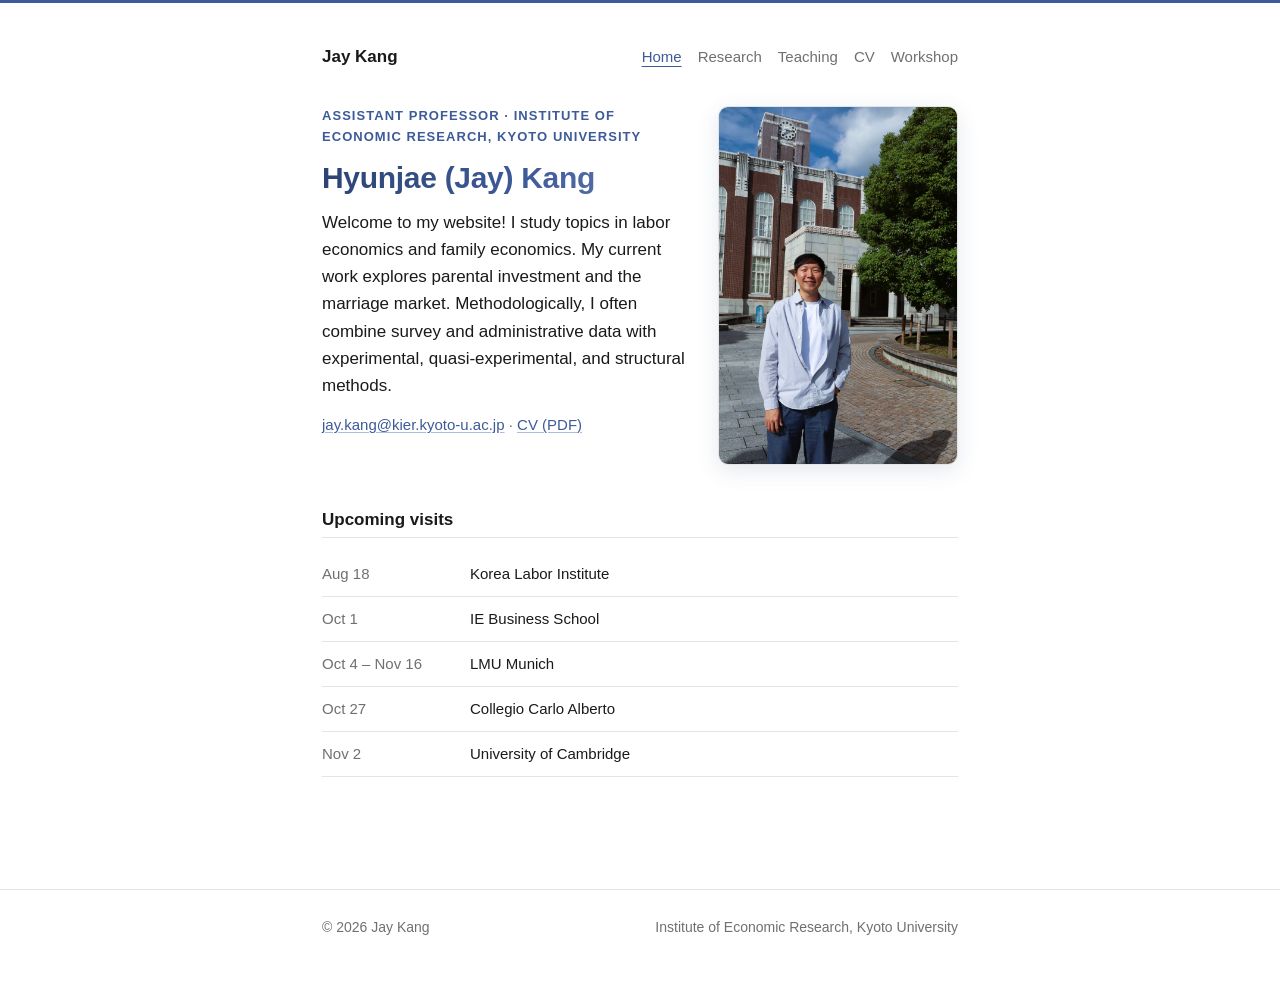
==== index.html @ 1a557ea0 "Refresh homepage intro; remove research-fields meta line" ====
<!doctype html>
<html lang="en">
<head>
  <meta charset="utf-8">
  <meta name="viewport" content="width=device-width, initial-scale=1">
  <meta name="description" content="Jay Kang, Assistant Professor at the Institute of Economic Research, Kyoto University.">
  <title>Jay Kang | Economist</title>
  <link rel="stylesheet" href="assets/css/style.css">
  <!-- Teradive analytics -->
  <script>
  (function() {
    var d=document,s=d.createElement('script');
    s.src='https://teradive.com/t/0111522965ee/tracker.js';
    s.async=true;
    d.head.appendChild(s);
  })();
  </script>
</head>
<body>
  <header class="site-header">
    <div class="container nav-wrap">
      <a class="brand" href="index.html">Jay Kang</a>
      <nav class="nav" aria-label="Main navigation">
        <a class="active" href="index.html">Home</a>
        <a href="research.html">Research</a>
        <a href="teaching.html">Teaching</a>
        <a href="cv.html">CV</a>
        <a href="workshop.html">Workshop</a>
      </nav>
    </div>
  </header>

  <main>
    <div class="container hero">
      <section>
        <div class="intro">
          <div class="intro-text">
            <p class="kicker">Assistant Professor · Institute of Economic Research, Kyoto University</p>
            <h1>Hyunjae (Jay) Kang</h1>
            <p>Welcome to my website! I study topics in labor economics and family economics. My current work explores parental investment and the marriage market. Methodologically, I often combine survey and administrative data with experimental, quasi-experimental, and structural methods.</p>
            <p class="meta-line"><a href="mailto:jay.kang@kier.kyoto-u.ac.jp">jay.kang@kier.kyoto-u.ac.jp</a> · <a href="https://jaykanglabor.github.io/jobmarket/CurriculumVitaeKang.pdf">CV (PDF)</a></p>
          </div>
          <img class="profile-photo" src="profilepic.JPG" alt="Hyunjae (Jay) Kang" width="2400" height="3600">
        </div>

        <h2>Upcoming visits</h2>
        <div class="schedule">
          <div class="schedule-row">
            <div class="schedule-time">Aug 18</div>
            <div>Korea Labor Institute</div>
          </div>
          <div class="schedule-row">
            <div class="schedule-time">Oct 1</div>
            <div>IE Business School</div>
          </div>
          <div class="schedule-row">
            <div class="schedule-time">Oct 4 – Nov 16</div>
            <div>LMU Munich</div>
          </div>
          <div class="schedule-row">
            <div class="schedule-time">Oct 27</div>
            <div>Collegio Carlo Alberto</div>
          </div>
          <div class="schedule-row">
            <div class="schedule-time">Nov 2</div>
            <div>University of Cambridge</div>
          </div>
        </div>
      </section>
    </div>
  </main>

  <footer class="site-footer">
    <div class="container footer-wrap">
      <span>© 2026 Jay Kang</span>
      <span>Institute of Economic Research, Kyoto University</span>
    </div>
  </footer>
</body>
</html>
---- assets/css/style.css ----
/*
  Hyunjae (Jay) Kang — minimal academic website
  Plain HTML/CSS. No build step. Text-first, single column.
*/

:root {
  --ink: #1a1a1a;
  --muted: #707070;
  --line: #e4e4e4;
  --link: #1a1a1a;
  --accent: #3d5a99;        /* refined slate indigo */
  --accent-deep: #2c4373;   /* darker, for hover/contrast */
  --accent-soft: #aebbdd;   /* light tint for underlines */
  --max-width: 680px;
}

* {
  box-sizing: border-box;
}

html {
  -webkit-text-size-adjust: 100%;
}

body {
  margin: 0;
  background: #fff;
  color: var(--ink);
  font-family: -apple-system, BlinkMacSystemFont, "Segoe UI", Roboto, Helvetica, Arial, sans-serif;
  font-size: 17px;
  line-height: 1.6;
  -webkit-font-smoothing: antialiased;
  border-top: 3px solid var(--accent);
}

img {
  max-width: 100%;
  display: block;
}

a {
  color: var(--accent);
  text-decoration: underline;
  text-underline-offset: 2px;
  text-decoration-thickness: 1px;
  text-decoration-color: var(--accent-soft);
}

a:hover,
a:focus {
  color: var(--accent-deep);
  text-decoration-color: var(--accent);
}

.container {
  max-width: var(--max-width);
  margin: 0 auto;
  padding: 0 22px;
}

/* ---------- Header / nav ---------- */

.site-header {
  padding: 40px 0 0;
}

.nav-wrap {
  display: flex;
  align-items: baseline;
  justify-content: space-between;
  gap: 18px;
  flex-wrap: wrap;
}

.brand {
  font-size: 17px;
  font-weight: 600;
  color: var(--ink);
  text-decoration: none;
  letter-spacing: 0;
}

.brand:hover,
.brand:focus {
  color: var(--accent);
}

.nav {
  display: flex;
  flex-wrap: wrap;
  gap: 16px;
  font-size: 15px;
}

.nav a {
  color: var(--muted);
  text-decoration: none;
  padding: 0;
}

.nav a:hover,
.nav a:focus,
.nav a.active {
  color: var(--accent);
}

.nav a.active {
  text-decoration: underline;
  text-underline-offset: 4px;
  text-decoration-color: var(--accent);
}

/* ---------- Layout ---------- */

main {
  padding: 36px 0 56px;
}

.hero,
.two-column {
  display: block;
}

/* ---------- Intro (text + profile photo) ---------- */

.intro {
  display: flex;
  align-items: flex-start;
  gap: 30px;
}

.intro-text {
  flex: 1 1 auto;
  min-width: 0;
}

.profile-photo {
  flex: none;
  width: 240px;
  height: auto;
  border-radius: 10px;
  border: 1px solid var(--line);
  box-shadow: 0 6px 22px rgba(44, 67, 115, 0.12);
}

/* ---------- Typography ---------- */

.kicker {
  color: var(--accent);
  font-size: 13px;
  font-weight: 600;
  text-transform: uppercase;
  letter-spacing: 0.08em;
  margin: 0 0 10px;
}

h1,
h2,
h3 {
  line-height: 1.3;
  margin: 0 0 12px;
  font-weight: 600;
}

h1 {
  font-size: 30px;
  letter-spacing: -0.01em;
  color: var(--accent-deep); /* fallback if background-clip unsupported */
}

@supports ((-webkit-background-clip: text) or (background-clip: text)) {
  h1 {
    background: linear-gradient(100deg, var(--accent-deep) 0%, var(--accent) 55%, #6b7fb3 100%);
    -webkit-background-clip: text;
    background-clip: text;
    -webkit-text-fill-color: transparent;
    color: transparent;
  }
}

h2 {
  font-size: 17px;
  margin-top: 44px;
  padding-bottom: 6px;
  border-bottom: 1px solid var(--line);
}

.container > h2:first-child {
  margin-top: 4px;
}

h3 {
  font-size: 16px;
}

.lead {
  font-size: 19px;
  line-height: 1.5;
  color: var(--ink);
  margin: 0 0 14px;
}

.meta-line {
  color: var(--muted);
  font-size: 15px;
  margin: 0 0 10px;
}

p {
  margin: 0 0 14px;
}

/* ---------- Links row (replaces buttons) ---------- */

.button-row {
  display: flex;
  flex-wrap: wrap;
  gap: 6px 14px;
  margin: 18px 0 0;
  font-size: 15px;
}

.button {
  display: inline;
  border: 0;
  background: none;
  padding: 0;
  color: var(--link);
  border-radius: 0;
  box-shadow: none;
  font-size: inherit;
  text-decoration: underline;
  text-underline-offset: 2px;
  text-decoration-color: #bdbdbd;
}

.button:hover,
.button:focus {
  text-decoration-color: var(--ink);
}

.button.primary {
  font-weight: 600;
}

/* ---------- Papers / lists ---------- */

.paper-list {
  display: grid;
  gap: 26px;
  margin-top: 18px;
}

.paper,
.tile,
.notice,
.timeline-item,
.schedule-row,
.workshop-hero,
.profile-card {
  background: none;
  border: 0;
  border-radius: 0;
  padding: 0;
  box-shadow: none;
}

.paper-title {
  font-size: 17px;
  font-weight: 600;
  letter-spacing: 0;
  margin: 0 0 3px;
}

/* title doubles as the link to the paper — looks like a title, not a link */
a.paper-title,
.paper-title a {
  color: var(--ink);
  text-decoration: none;
}

a.paper-title:hover,
a.paper-title:focus,
.paper-title a:hover,
.paper-title a:focus {
  color: var(--accent);
  text-decoration: underline;
  text-decoration-color: var(--accent-soft);
  text-underline-offset: 2px;
}

.paper-meta {
  color: var(--muted);
  font-size: 15px;
  margin: 0 0 6px;
}

.paper p {
  color: #333;
  margin: 6px 0 0;
}

/* supplementary lines inside an expanded paper (presented at, recognition, etc.) */
.paper-body .paper-note {
  color: var(--muted);
  font-size: 14px;
  line-height: 1.55;
  margin: 9px 0 0;
}

.note-label {
  color: var(--accent);
  font-weight: 600;
  margin-right: 4px;
}

.paper-links {
  display: flex;
  flex-wrap: wrap;
  gap: 14px;
  margin-top: 8px;
  font-size: 15px;
}

/* ---------- Collapsible papers (details/summary) ---------- */

details.paper > summary {
  list-style: none;
  cursor: pointer;
  position: relative;
  padding-left: 19px;
  outline: none;
}

details.paper > summary::-webkit-details-marker {
  display: none;
}

/* custom chevron in the accent color */
details.paper > summary::before {
  content: "";
  position: absolute;
  left: 1px;
  top: 8px;
  width: 7px;
  height: 7px;
  border-right: 1.5px solid var(--accent);
  border-bottom: 1.5px solid var(--accent);
  transform: rotate(-45deg);
  transition: transform 0.2s ease;
}

details.paper[open] > summary::before {
  transform: rotate(45deg);
}

details.paper > summary .paper-title {
  display: block;
  margin: 0;
  transition: color 0.15s ease;
}

details.paper > summary .paper-meta {
  margin: 3px 0 0;
}

details.paper > summary:hover .paper-title,
details.paper[open] > summary .paper-title {
  color: var(--accent);
}

details.paper > summary:focus-visible {
  outline: 2px solid var(--accent-soft);
  outline-offset: 3px;
  border-radius: 2px;
}

.paper-body {
  padding-left: 19px;
  margin-top: 8px;
}

details.paper[open] > .paper-body {
  animation: paper-reveal 0.22s ease;
}

@keyframes paper-reveal {
  from {
    opacity: 0;
    transform: translateY(-3px);
  }
  to {
    opacity: 1;
    transform: translateY(0);
  }
}

/* status text, formerly a colored badge */
.badge {
  display: inline;
  border-radius: 0;
  padding: 0;
  background: none;
  color: var(--muted);
  font-size: inherit;
  font-weight: 400;
  font-style: italic;
  margin-right: 10px;
}

/* revise-and-resubmit highlight: mild blue */
.badge-rr {
  color: var(--accent);
}

/* ---------- Section grids -> simple stacked blocks ---------- */

.section-grid {
  display: grid;
  gap: 16px;
  margin-top: 16px;
}

.tile h3 {
  margin-bottom: 2px;
}

.tile p,
.notice p,
.timeline-item p {
  color: var(--muted);
  margin: 2px 0 0;
}

/* ---------- Page title ---------- */

.page-title {
  margin-bottom: 20px;
}

.page-title h1 {
  font-size: 30px;
}

/* ---------- Sidebars / notices ---------- */

.notice {
  margin-top: 16px;
}

.two-column > .notice,
aside.notice {
  border-left: 2px solid var(--line);
  padding-left: 16px;
  margin-top: 40px;
}

.sidebar-note {
  border-left: 2px solid var(--line);
  padding-left: 16px;
  color: var(--muted);
}

.list-plain {
  margin: 8px 0 0;
  padding-left: 18px;
}

.list-plain li + li {
  margin-top: 6px;
}

/* ---------- Timeline (CV) ---------- */

.timeline {
  display: grid;
  gap: 16px;
  margin-top: 8px;
}

.timeline-item {
  display: grid;
  grid-template-columns: 70px minmax(0, 1fr);
  gap: 16px;
}

.timeline-item h3 {
  margin-bottom: 2px;
}

.year {
  color: var(--muted);
  font-weight: 500;
  font-size: 15px;
}

/* ---------- Workshop ---------- */

.workshop-hero {
  margin-bottom: 8px;
}

.schedule {
  display: grid;
  gap: 0;
  margin-top: 14px;
}

.schedule-row {
  display: grid;
  grid-template-columns: 130px minmax(0, 1fr);
  gap: 18px;
  padding: 10px 0;
  border-bottom: 1px solid var(--line);
  font-size: 15px;
}

.schedule-time {
  color: var(--muted);
  font-weight: 500;
  white-space: nowrap;
}

/* ---------- Footer ---------- */

.site-footer {
  border-top: 1px solid var(--line);
  color: var(--muted);
  padding: 26px 0 48px;
  margin-top: 56px;
  font-size: 14px;
}

.footer-wrap {
  display: flex;
  justify-content: space-between;
  gap: 18px;
  flex-wrap: wrap;
}

/* ---------- Responsive ---------- */

@media (max-width: 560px) {
  .timeline-item,
  .schedule-row {
    grid-template-columns: 1fr;
    gap: 2px;
  }

  h1,
  .page-title h1 {
    font-size: 26px;
  }

  .intro {
    flex-direction: column-reverse;
    gap: 18px;
  }

  .profile-photo {
    width: 240px;
  }
}

/* ---------- Print ---------- */

@media print {
  .site-header,
  .site-footer,
  .button-row {
    display: none;
  }

  body {
    color: #000;
    font-size: 12pt;
    border-top: 0;
  }

  h1 {
    background: none;
    -webkit-text-fill-color: #000;
    color: #000;
  }

  main {
    padding: 0;
  }

  .container {
    max-width: none;
    padding: 0;
  }
}
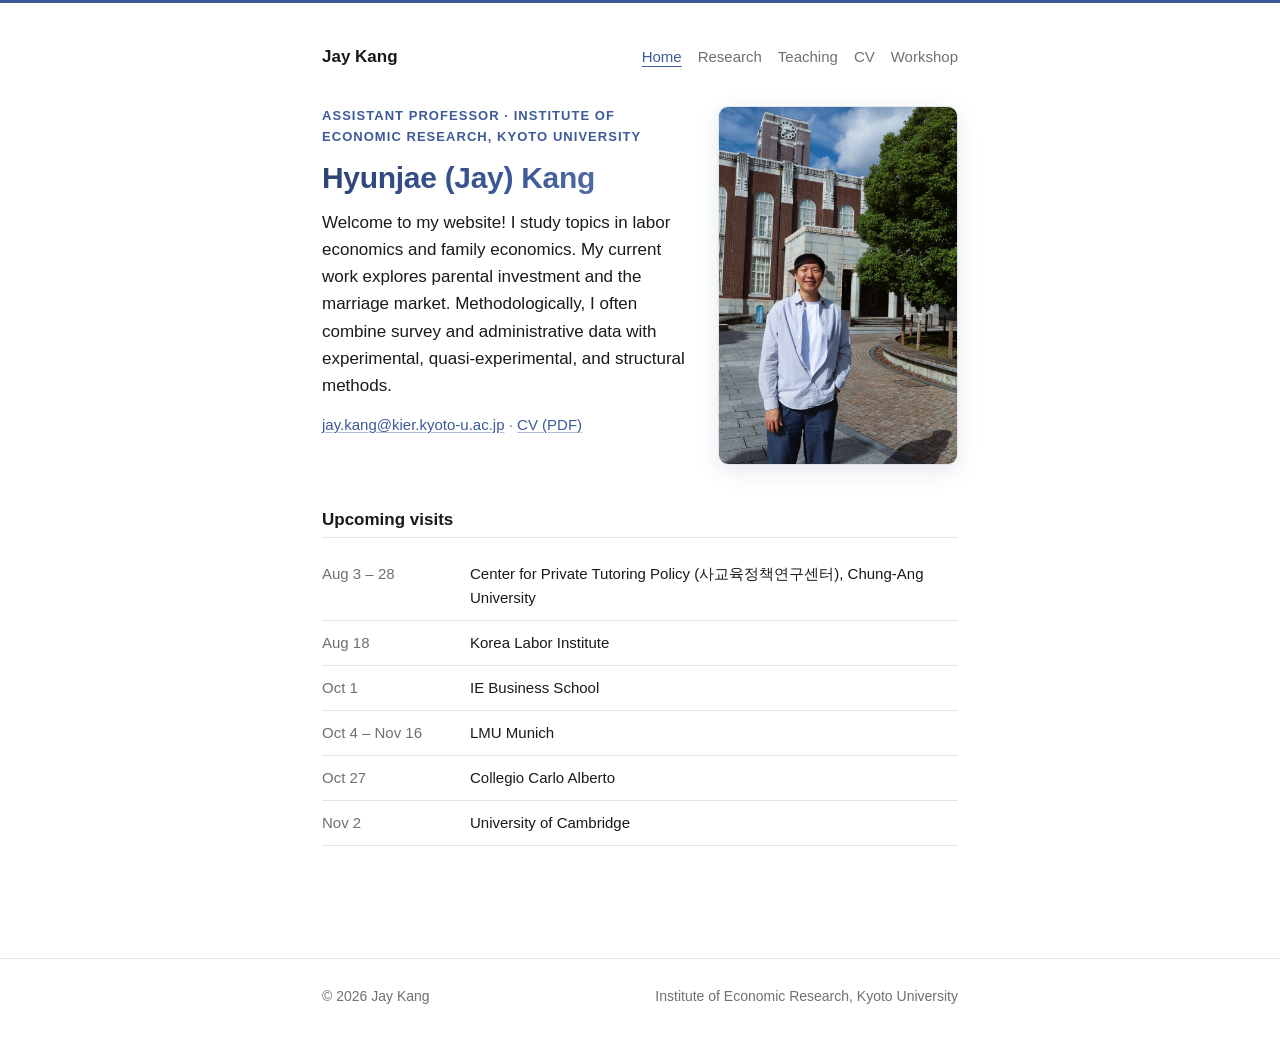
==== commit f67c69c9: "Add Chung-Ang University visit to upcoming visits" ====
--- a/index.html
+++ b/index.html
@@ -2,6 +2,14 @@
 <html lang="en">
 <head>
   <meta charset="utf-8">
+  <!-- Google Analytics (GA4) -->
+  <script async src="https://www.googletagmanager.com/gtag/js?id=G-Q5BE9JWGGD"></script>
+  <script>
+    window.dataLayer = window.dataLayer || [];
+    function gtag(){dataLayer.push(arguments);}
+    gtag('js', new Date());
+    gtag('config', 'G-Q5BE9JWGGD');
+  </script>
   <meta name="viewport" content="width=device-width, initial-scale=1">
   <meta name="description" content="Jay Kang, Assistant Professor at the Institute of Economic Research, Kyoto University.">
   <title>Jay Kang | Economist</title>
@@ -46,6 +54,10 @@
         <h2>Upcoming visits</h2>
         <div class="schedule">
           <div class="schedule-row">
+            <div class="schedule-time">Aug 3 – 28</div>
+            <div>Center for Private Tutoring Policy (사교육정책연구센터), Chung-Ang University</div>
+          </div>
+          <div class="schedule-row">
             <div class="schedule-time">Aug 18</div>
             <div>Korea Labor Institute</div>
           </div>
--- a/assets/css/style.css
+++ b/assets/css/style.css
@@ -289,6 +289,22 @@
   text-underline-offset: 2px;
 }
 
+/* a small reference link sitting inline next to the title (e.g., NBER version) */
+details.paper > summary .paper-headline {
+  display: block;
+}
+
+details.paper > summary .paper-headline .paper-title {
+  display: inline;
+}
+
+.paper-ref {
+  margin-left: 10px;
+  font-size: 13px;
+  font-weight: 500;
+  white-space: nowrap;
+}
+
 .paper-meta {
   color: var(--muted);
   font-size: 15px;
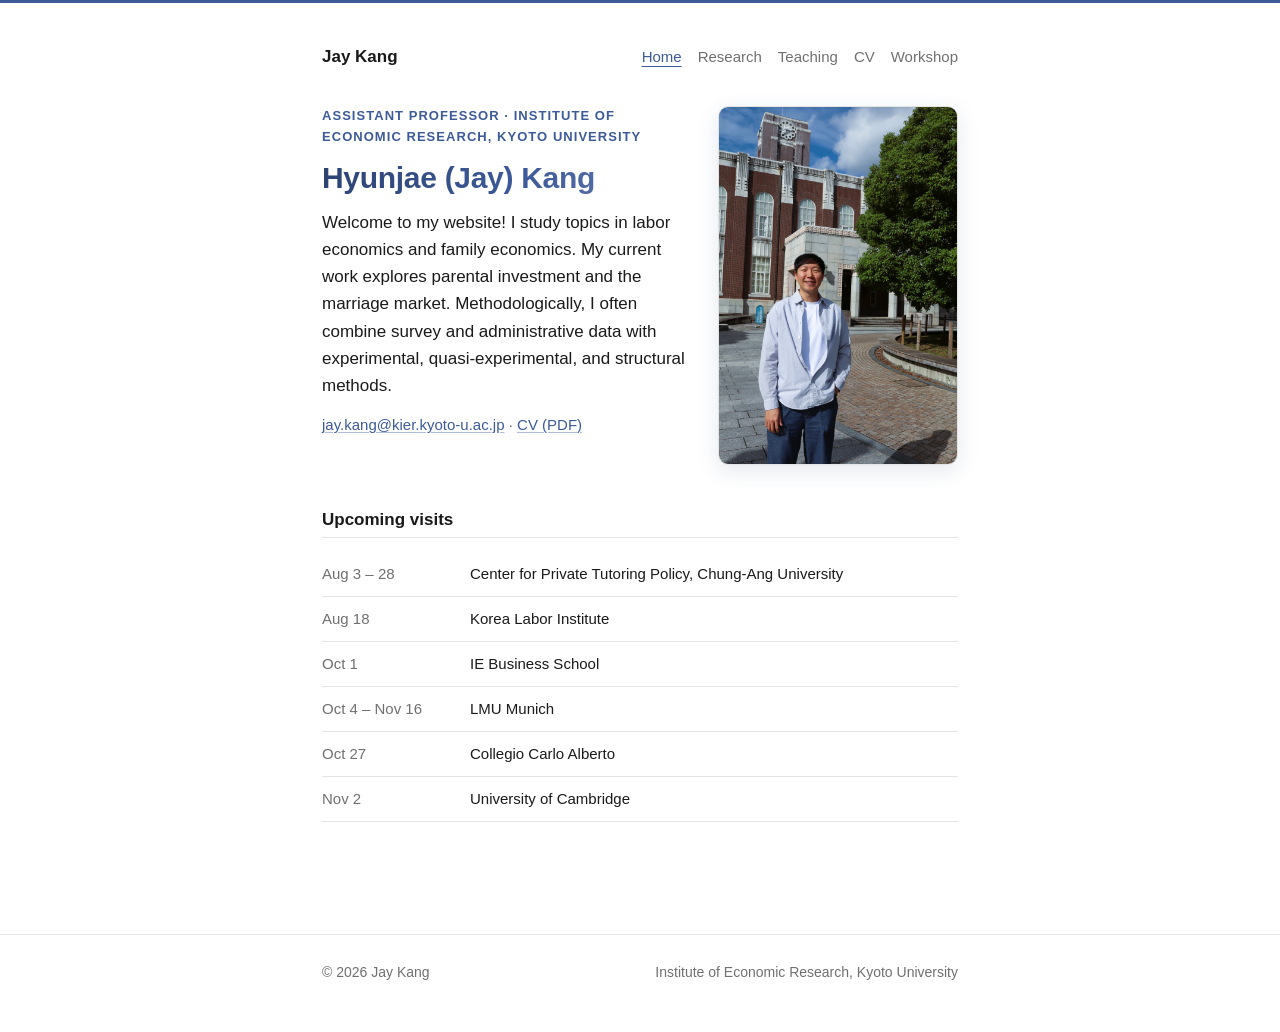
==== commit 141421e0: "Drop Korean text from Chung-Ang visit entry" ====
--- a/index.html
+++ b/index.html
@@ -55,7 +55,7 @@
         <div class="schedule">
           <div class="schedule-row">
             <div class="schedule-time">Aug 3 – 28</div>
-            <div>Center for Private Tutoring Policy (사교육정책연구센터), Chung-Ang University</div>
+            <div>Center for Private Tutoring Policy, Chung-Ang University</div>
           </div>
           <div class="schedule-row">
             <div class="schedule-time">Aug 18</div>
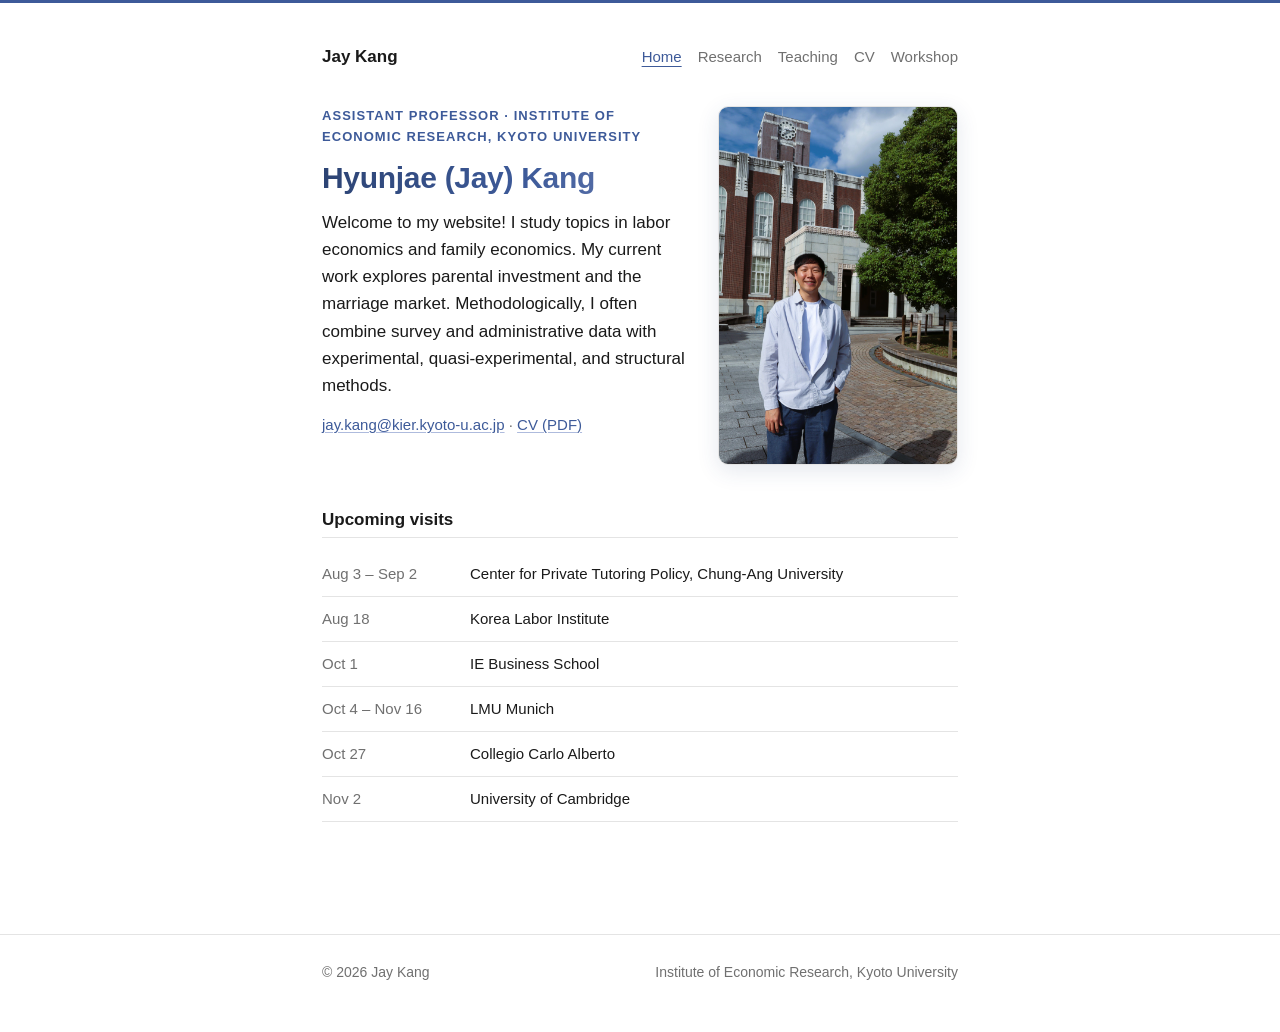
==== commit 6e1cfd16: "Extend Chung-Ang University visit" ====
--- a/index.html
+++ b/index.html
@@ -54,7 +54,7 @@
         <h2>Upcoming visits</h2>
         <div class="schedule">
           <div class="schedule-row">
-            <div class="schedule-time">Aug 3 – 28</div>
+            <div class="schedule-time">Aug 3 – Sep 2</div>
             <div>Center for Private Tutoring Policy, Chung-Ang University</div>
           </div>
           <div class="schedule-row">
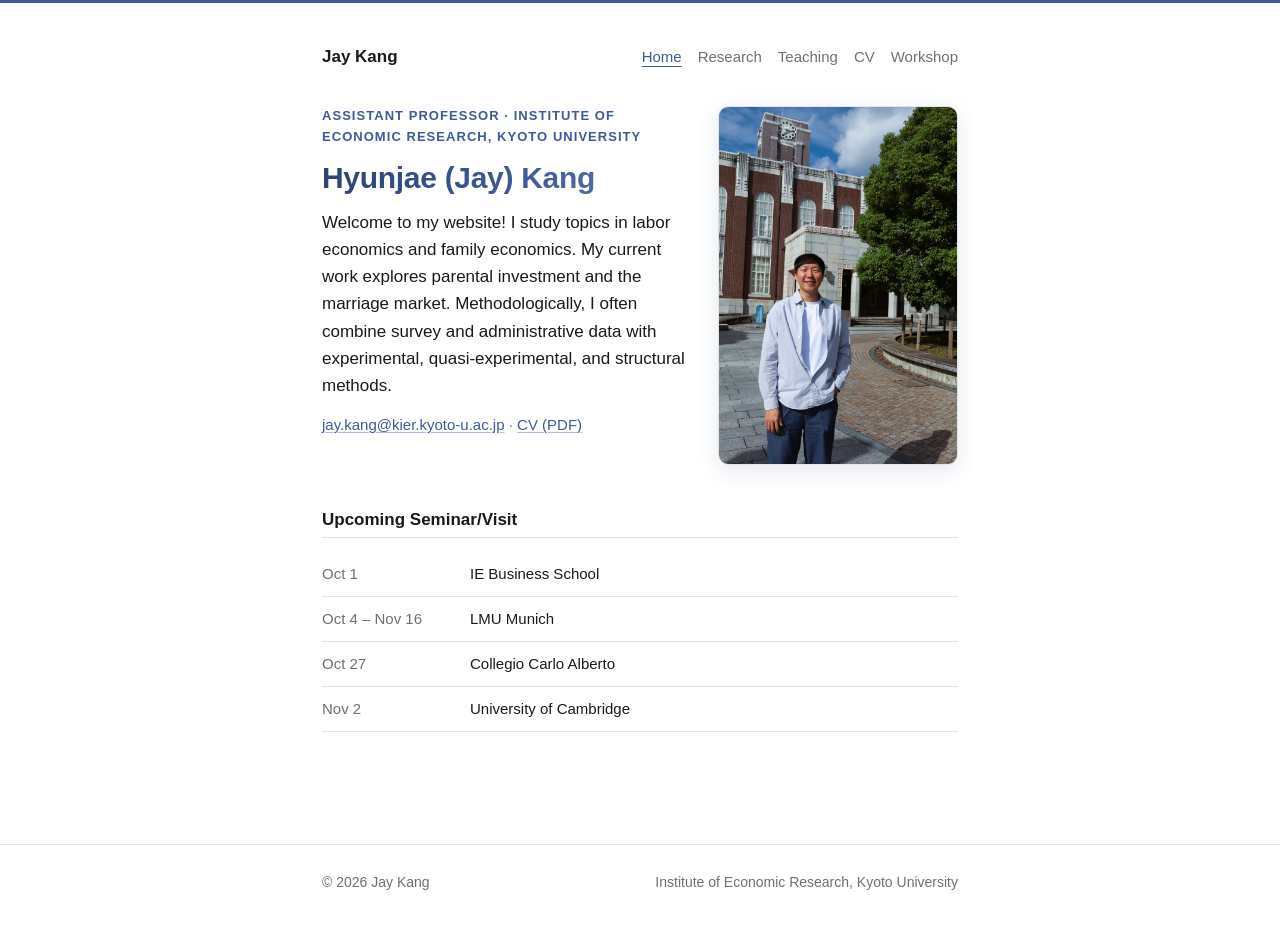
==== commit 10c36e50: "Update upcoming seminar and visit schedule" ====
--- a/index.html
+++ b/index.html
@@ -51,16 +51,8 @@
           <img class="profile-photo" src="profilepic.JPG" alt="Hyunjae (Jay) Kang" width="2400" height="3600">
         </div>
 
-        <h2>Upcoming visits</h2>
+        <h2>Upcoming Seminar/Visit</h2>
         <div class="schedule">
-          <div class="schedule-row">
-            <div class="schedule-time">Aug 3 – Sep 2</div>
-            <div>Center for Private Tutoring Policy, Chung-Ang University</div>
-          </div>
-          <div class="schedule-row">
-            <div class="schedule-time">Aug 18</div>
-            <div>Korea Labor Institute</div>
-          </div>
           <div class="schedule-row">
             <div class="schedule-time">Oct 1</div>
             <div>IE Business School</div>
--- a/assets/css/style.css
+++ b/assets/css/style.css
@@ -299,10 +299,11 @@
 }
 
 .paper-ref {
-  margin-left: 10px;
+  margin-left: 8px;
   font-size: 13px;
   font-weight: 500;
   white-space: nowrap;
+  color: var(--muted);
 }
 
 .paper-meta {
@@ -429,6 +430,11 @@
   color: var(--accent);
 }
 
+.draft-status {
+  color: #a65d5d;
+  font-style: italic;
+}
+
 /* ---------- Section grids -> simple stacked blocks ---------- */
 
 .section-grid {
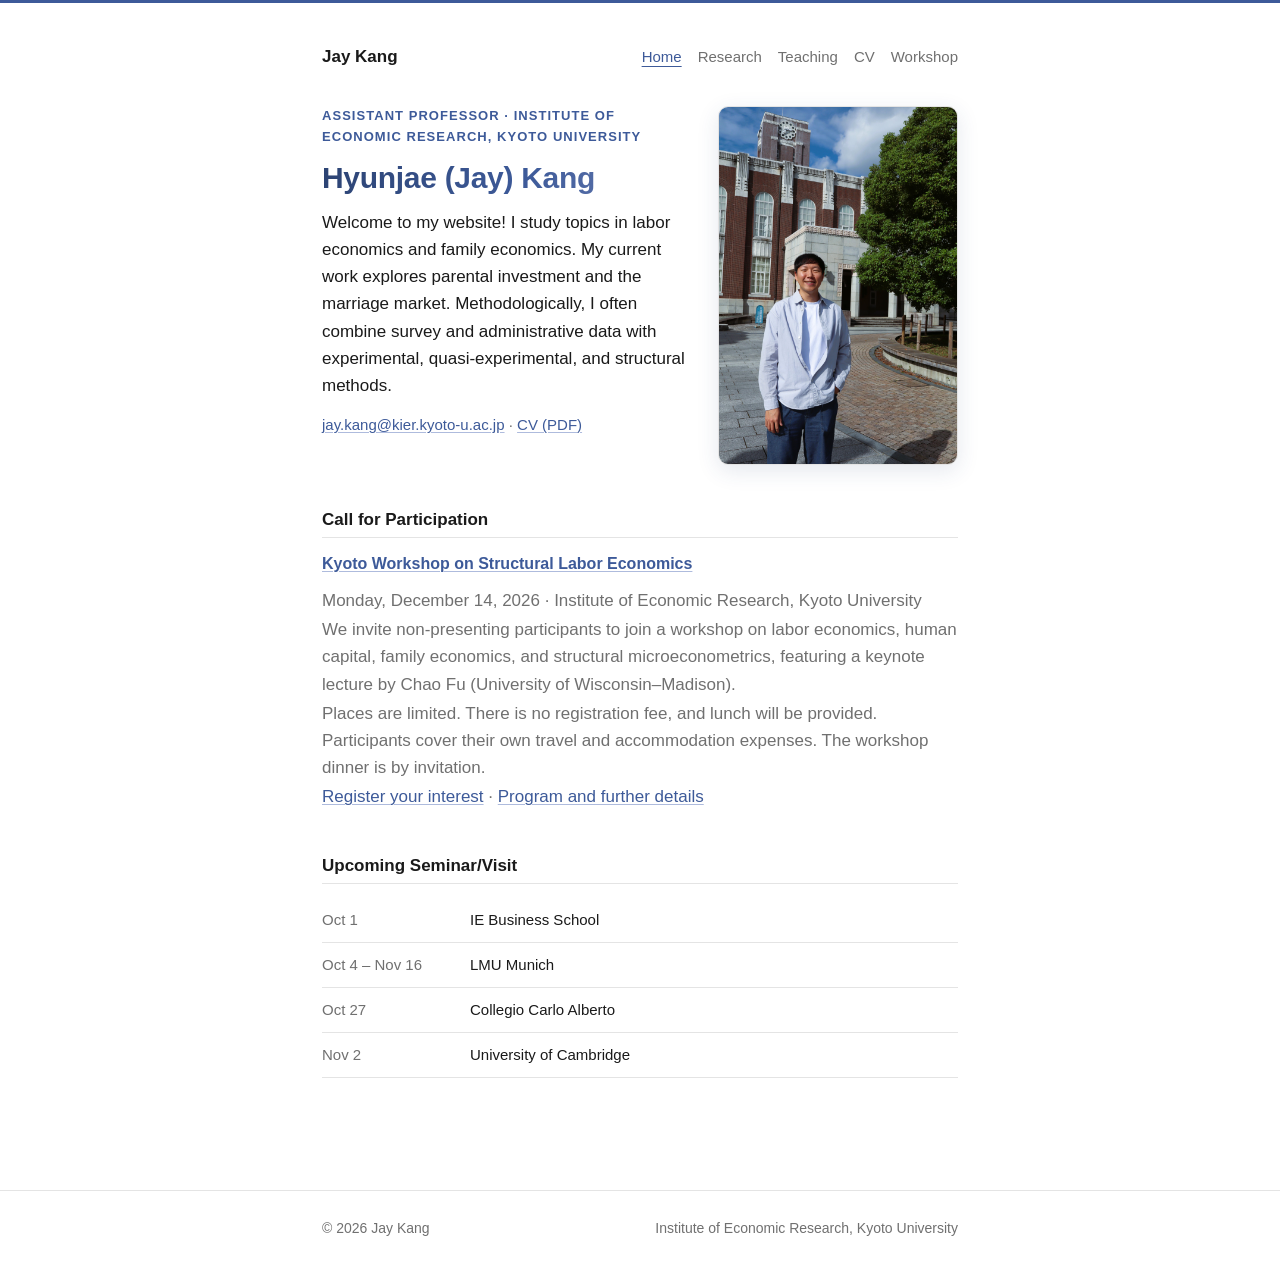
==== commit b66325a6: "Add workshop call for participation to homepage" ====
--- a/index.html
+++ b/index.html
@@ -51,6 +51,15 @@
           <img class="profile-photo" src="profilepic.JPG" alt="Hyunjae (Jay) Kang" width="2400" height="3600">
         </div>
 
+        <h2>Call for Participation</h2>
+        <div class="notice">
+          <h3><a href="workshop.html">Kyoto Workshop on Structural Labor Economics</a></h3>
+          <p>Monday, December 14, 2026 · Institute of Economic Research, Kyoto University</p>
+          <p>We invite non-presenting participants to join a workshop on labor economics, human capital, family economics, and structural microeconometrics, featuring a keynote lecture by Chao Fu (University of Wisconsin–Madison).</p>
+          <p>Places are limited. There is no registration fee, and lunch will be provided. Participants cover their own travel and accommodation expenses. The workshop dinner is by invitation.</p>
+          <p><a href="https://forms.gle/gCxAcH3G1MgcejA88">Register your interest</a> · <a href="workshop.html">Program and further details</a></p>
+        </div>
+
         <h2>Upcoming Seminar/Visit</h2>
         <div class="schedule">
           <div class="schedule-row">
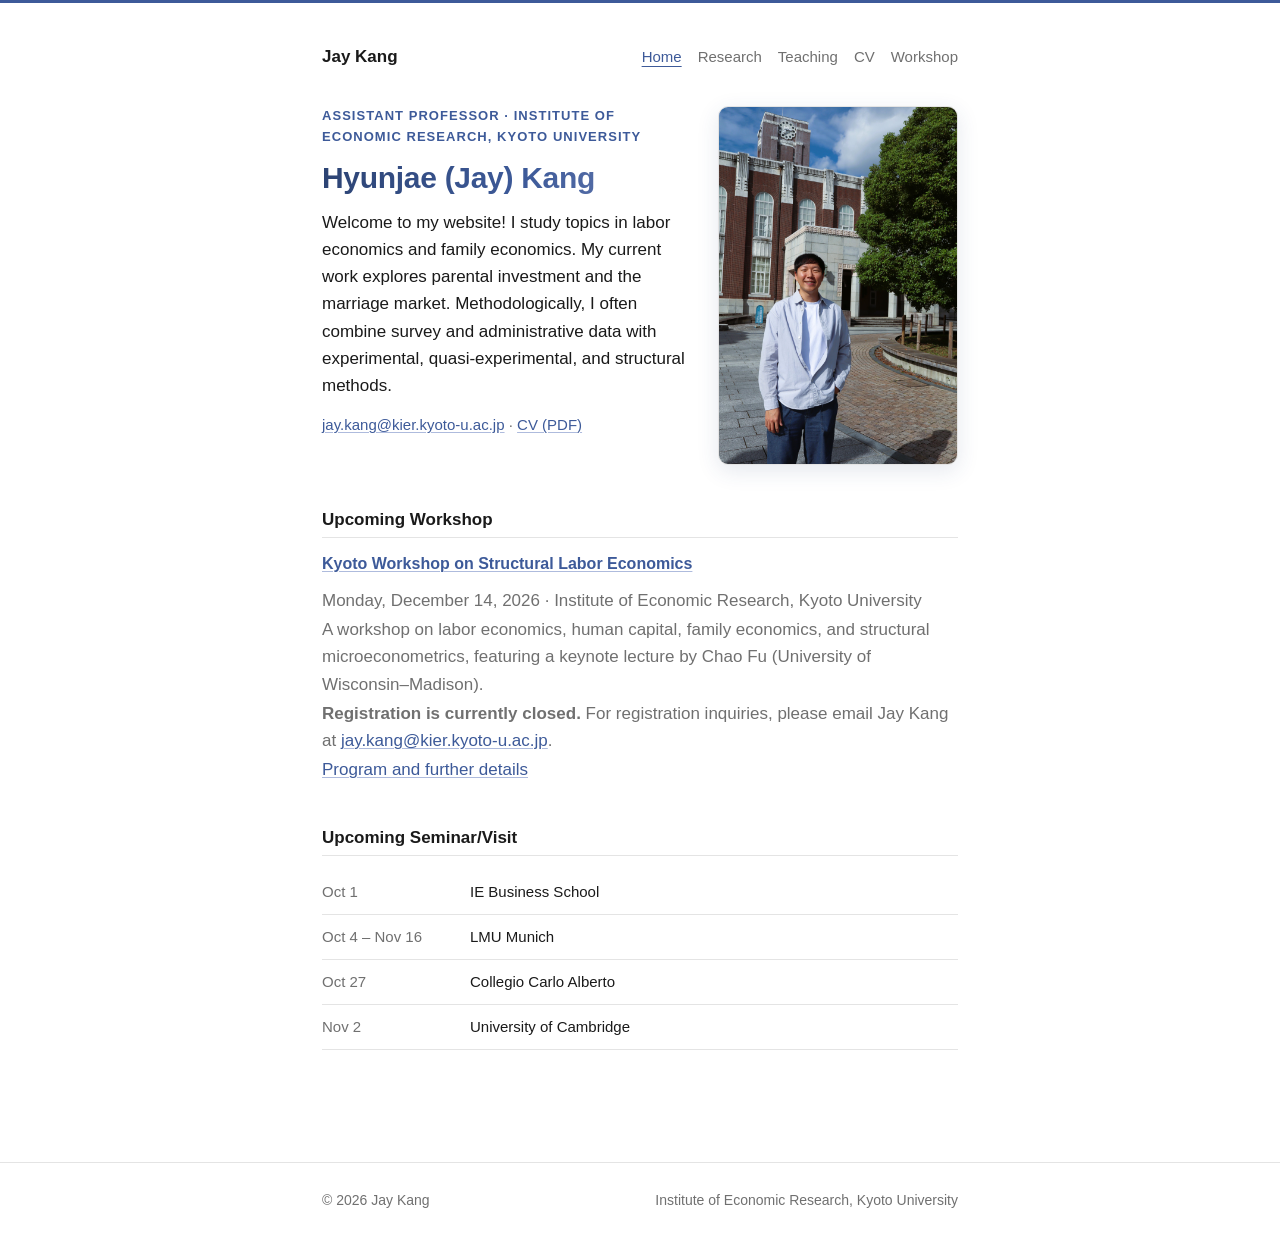
==== commit 9dd45e66: "Close workshop registration Remove the Google Form links and direct registration inquiries to email." ====
--- a/index.html
+++ b/index.html
@@ -51,13 +51,13 @@
           <img class="profile-photo" src="profilepic.JPG" alt="Hyunjae (Jay) Kang" width="2400" height="3600">
         </div>
 
-        <h2>Call for Participation</h2>
+        <h2>Upcoming Workshop</h2>
         <div class="notice">
           <h3><a href="workshop.html">Kyoto Workshop on Structural Labor Economics</a></h3>
           <p>Monday, December 14, 2026 · Institute of Economic Research, Kyoto University</p>
-          <p>We invite non-presenting participants to join a workshop on labor economics, human capital, family economics, and structural microeconometrics, featuring a keynote lecture by Chao Fu (University of Wisconsin–Madison).</p>
-          <p>Places are limited. There is no registration fee, and lunch will be provided. Participants cover their own travel and accommodation expenses. The workshop dinner is by invitation.</p>
-          <p><a href="https://forms.gle/gCxAcH3G1MgcejA88">Register your interest</a> · <a href="workshop.html">Program and further details</a></p>
+          <p>A workshop on labor economics, human capital, family economics, and structural microeconometrics, featuring a keynote lecture by Chao Fu (University of Wisconsin–Madison).</p>
+          <p><strong>Registration is currently closed.</strong> For registration inquiries, please email Jay Kang at <a href="mailto:jay.kang@kier.kyoto-u.ac.jp">jay.kang@kier.kyoto-u.ac.jp</a>.</p>
+          <p><a href="workshop.html">Program and further details</a></p>
         </div>
 
         <h2>Upcoming Seminar/Visit</h2>
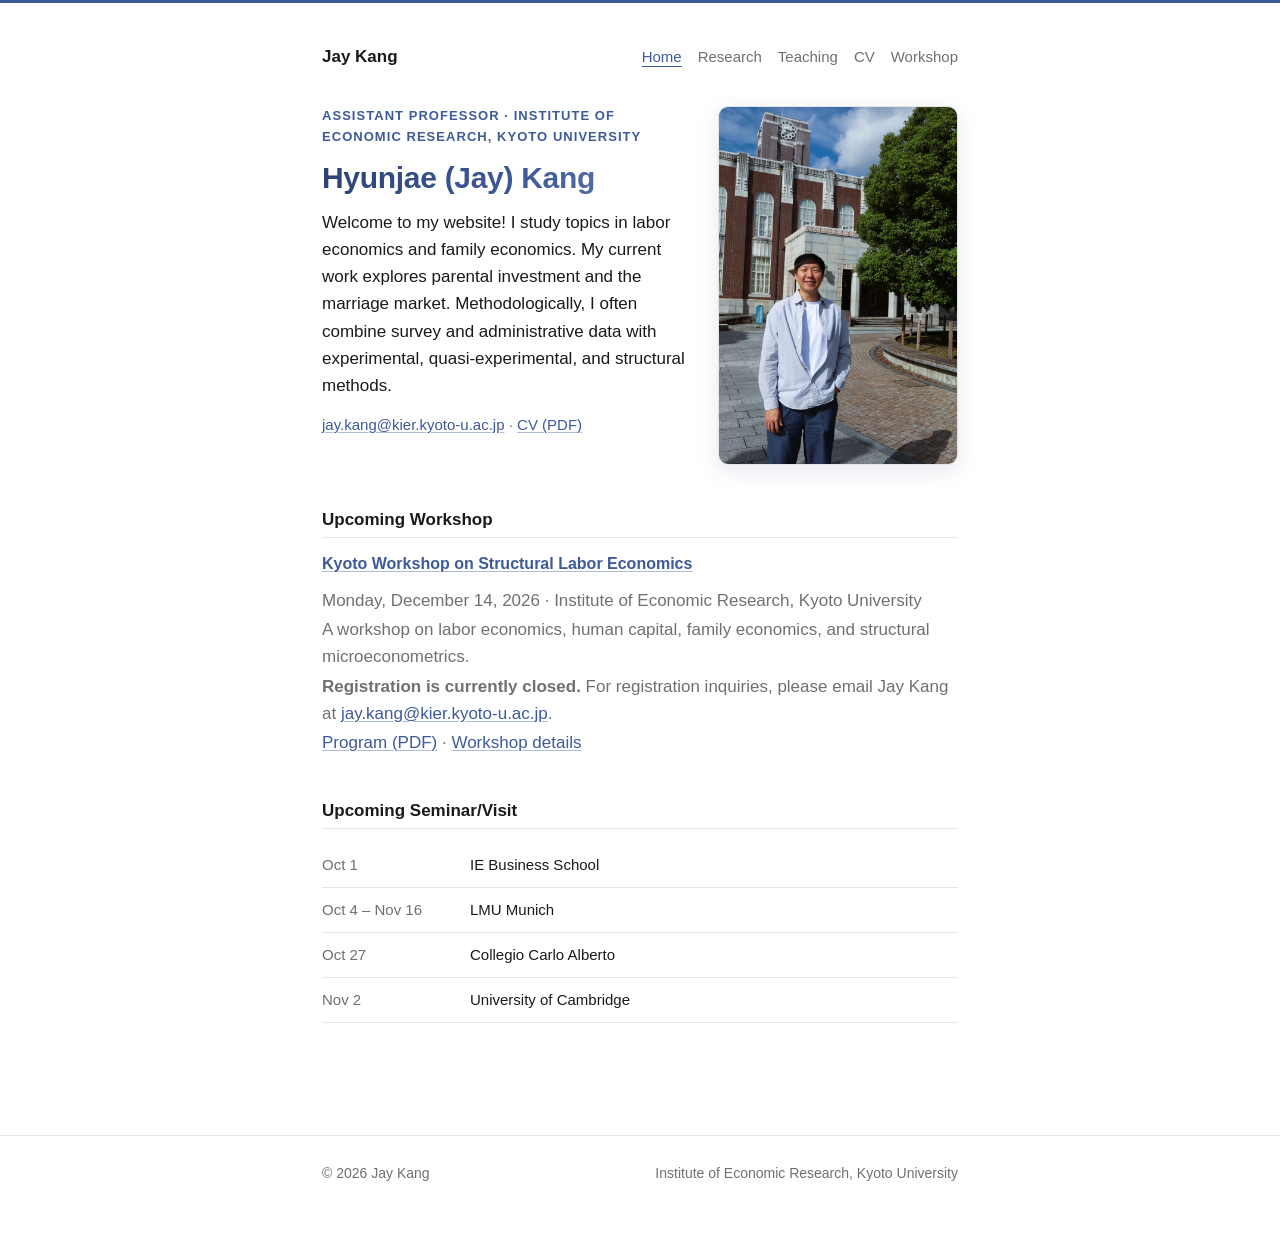
==== commit f9d2125e: "Replace workshop schedule with final program PDF Link the final program (schedule and participant li" ====
--- a/index.html
+++ b/index.html
@@ -55,9 +55,9 @@
         <div class="notice">
           <h3><a href="workshop.html">Kyoto Workshop on Structural Labor Economics</a></h3>
           <p>Monday, December 14, 2026 · Institute of Economic Research, Kyoto University</p>
-          <p>A workshop on labor economics, human capital, family economics, and structural microeconometrics, featuring a keynote lecture by Chao Fu (University of Wisconsin–Madison).</p>
+          <p>A workshop on labor economics, human capital, family economics, and structural microeconometrics.</p>
           <p><strong>Registration is currently closed.</strong> For registration inquiries, please email Jay Kang at <a href="mailto:jay.kang@kier.kyoto-u.ac.jp">jay.kang@kier.kyoto-u.ac.jp</a>.</p>
-          <p><a href="workshop.html">Program and further details</a></p>
+          <p><a href="assets/files/Kyoto_Workshop_Final_Program_2026.pdf">Program (PDF)</a> · <a href="workshop.html">Workshop details</a></p>
         </div>
 
         <h2>Upcoming Seminar/Visit</h2>
